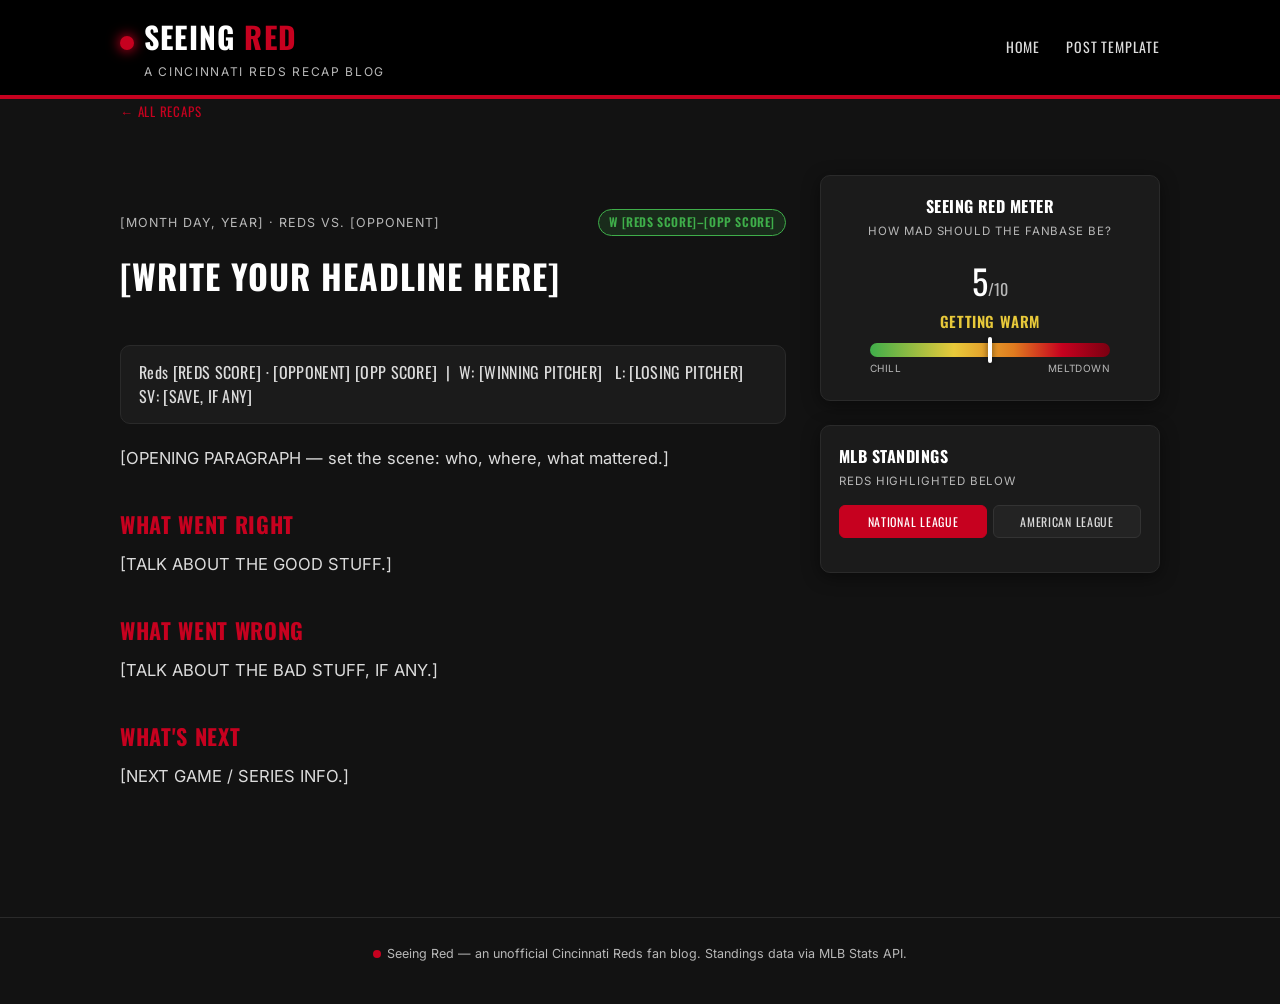
==== posts/post-template.html @ 831d9212 "Add files via upload" ====
<!DOCTYPE html>
<html lang="en">
<head>
<meta charset="UTF-8" />
<meta name="viewport" content="width=device-width, initial-scale=1.0" />

<!-- STEP 1: Update the title and description below -->
<title>[HEADLINE] — Seeing Red</title>
<meta name="description" content="[ONE-SENTENCE SUMMARY OF THE GAME]" />

<link rel="preconnect" href="https://fonts.googleapis.com">
<link href="https://fonts.googleapis.com/css2?family=Oswald:wght@400;500;600;700&family=Inter:wght@400;500;600&display=swap" rel="stylesheet">
<link rel="stylesheet" href="../assets/css/styles.css" />
</head>
<body>

<header class="site-header">
  <div class="container">
    <div class="brand">
      <span class="logo-mark"></span>
      <div>
        <h1 class="brand-title">Seeing<span> Red</span></h1>
        <div class="brand-tag">A Cincinnati Reds Recap Blog</div>
      </div>
    </div>
    <nav class="site-nav">
      <a href="../index.html">Home</a>
      <a href="post-template.html">Post Template</a>
    </nav>
  </div>
</header>

<main class="container">

  <a class="back-link" href="../index.html">← All recaps</a>

  <div class="layout">
    <div>

      <div class="article-header">
        <div class="post-meta-row">
          <!-- STEP 2: date + opponent -->
          <span class="post-meta">[MONTH DAY, YEAR] · Reds vs. [OPPONENT]</span>
          <!-- STEP 3: result pill — use class "win" or "loss", and the score -->
          <span class="result-pill win">W [REDS SCORE]–[OPP SCORE]</span>
        </div>
        <!-- STEP 4: headline -->
        <h1>[WRITE YOUR HEADLINE HERE]</h1>
      </div>

      <article class="article-body">

        <!-- STEP 5: optional quick box score line -->
        <div class="boxscore-line">
          Reds [REDS SCORE] · [OPPONENT] [OPP SCORE] &nbsp;|&nbsp; W: [WINNING PITCHER] &nbsp; L: [LOSING PITCHER] &nbsp; SV: [SAVE, IF ANY]
        </div>

        <!-- STEP 6: write the recap. Add/remove <p> and <h2> tags as needed. -->
        <p>[OPENING PARAGRAPH — set the scene: who, where, what mattered.]</p>

        <h2>What Went Right</h2>
        <p>[TALK ABOUT THE GOOD STUFF.]</p>

        <h2>What Went Wrong</h2>
        <p>[TALK ABOUT THE BAD STUFF, IF ANY.]</p>

        <h2>What's Next</h2>
        <p>[NEXT GAME / SERIES INFO.]</p>

      </article>
    </div>

    <aside>
      <!-- STEP 7: Seeing Red Meter — set the score from 1 (fully chill) to 10 (nuclear meltdown) -->
      <div id="meter" class="widget meter-widget"></div>

      <div class="widget" data-standings-widget>
        <h3>MLB Standings</h3>
        <div class="widget-sub">Reds highlighted below</div>
        <div class="league-toggle">
          <button type="button" data-league-btn="NL" class="active">National League</button>
          <button type="button" data-league-btn="AL">American League</button>
        </div>
        <div data-league-pane="NL" style="display:block;">
          <p class="standings-error">Loading standings…</p>
        </div>
        <div data-league-pane="AL" style="display:none;"></div>
        <div class="standings-updated" data-standings-updated></div>
      </div>
    </aside>
  </div>
</main>

<footer class="site-footer">
  <div class="container">
    <span class="logo-mark"></span>Seeing Red — an unofficial Cincinnati Reds fan blog. Standings data via MLB Stats API.
  </div>
</footer>

<script src="../assets/js/seeing-red-meter.js"></script>
<script src="../assets/js/standings.js"></script>
<script>
  // STEP 8: set the Seeing Red Meter score for this game (1–10)
  renderSeeingRedMeter(5, "meter");
</script>
</body>
</html>
---- assets/css/styles.css ----
/* =========================================================
   Seeing Red — Cincinnati Reds recap blog
   Sporty, high-contrast, red/black/white theme
   ========================================================= */

:root {
  --reds-red: #C6011F;
  --reds-red-dark: #8f0116;
  --reds-black: #000000;
  --off-black: #121212;
  --panel: #1b1b1b;
  --panel-light: #232323;
  --white: #ffffff;
  --gray: #b8b8b8;
  --gray-light: #dcdcdc;
  --gold: #f2c94c;
  --meter-green: #3fae4a;
  --meter-yellow: #e8c93a;
  --meter-orange: #e07b1f;
  --meter-red: #c6011f;
  --meter-deep-red: #7a0011;
  --radius: 10px;
  --shadow: 0 4px 18px rgba(0, 0, 0, 0.45);
}

* { box-sizing: border-box; }

html, body {
  margin: 0;
  padding: 0;
}

body {
  background: var(--off-black);
  color: var(--gray-light);
  font-family: "Inter", "Helvetica Neue", Arial, sans-serif;
  line-height: 1.55;
  -webkit-font-smoothing: antialiased;
}

h1, h2, h3, h4 {
  font-family: "Oswald", "Arial Narrow", Arial, sans-serif;
  text-transform: uppercase;
  letter-spacing: 0.03em;
  color: var(--white);
  margin: 0 0 0.5em 0;
}

a {
  color: var(--reds-red);
  text-decoration: none;
}
a:hover { text-decoration: underline; }

.container {
  max-width: 1080px;
  margin: 0 auto;
  padding: 0 20px;
}

/* ---------- Header / Nav ---------- */

.site-header {
  background: var(--reds-black);
  border-bottom: 4px solid var(--reds-red);
  position: sticky;
  top: 0;
  z-index: 50;
}

.site-header .container {
  display: flex;
  align-items: center;
  justify-content: space-between;
  padding-top: 14px;
  padding-bottom: 14px;
  flex-wrap: wrap;
  gap: 10px;
}

.brand {
  display: flex;
  align-items: baseline;
  gap: 10px;
}

.brand .logo-mark {
  display: inline-block;
  width: 14px;
  height: 14px;
  background: var(--reds-red);
  border-radius: 50%;
  box-shadow: 0 0 12px 2px rgba(198, 1, 31, 0.8);
}

.brand-title {
  font-family: "Oswald", Arial, sans-serif;
  font-size: 30px;
  font-weight: 700;
  letter-spacing: 0.04em;
  color: var(--white);
  margin: 0;
}

.brand-title span {
  color: var(--reds-red);
}

.brand-tag {
  color: var(--gray);
  font-size: 12px;
  text-transform: uppercase;
  letter-spacing: 0.14em;
  margin-top: 2px;
}

.site-nav a {
  color: var(--gray-light);
  margin-left: 22px;
  font-family: "Oswald", Arial, sans-serif;
  text-transform: uppercase;
  font-size: 14px;
  letter-spacing: 0.06em;
}

.site-nav a:hover { color: var(--reds-red); }

/* ---------- Hero ---------- */

.hero {
  background: linear-gradient(160deg, var(--reds-red-dark) 0%, var(--reds-black) 62%);
  padding: 46px 0 34px;
  border-bottom: 1px solid #2a2a2a;
}

.hero h1 {
  font-size: 42px;
  margin-bottom: 6px;
}

.hero p {
  color: var(--gray-light);
  font-size: 16px;
  max-width: 640px;
  margin: 0;
}

/* ---------- Layout: posts + sidebar ---------- */

.layout {
  display: grid;
  grid-template-columns: 1fr 340px;
  gap: 34px;
  padding: 36px 0 60px;
  align-items: start;
}

@media (max-width: 860px) {
  .layout {
    grid-template-columns: 1fr;
  }
}

/* ---------- Post cards (homepage list) ---------- */

.section-label {
  font-family: "Oswald", Arial, sans-serif;
  color: var(--reds-red);
  font-size: 13px;
  letter-spacing: 0.16em;
  text-transform: uppercase;
  border-bottom: 2px solid var(--reds-red);
  display: inline-block;
  padding-bottom: 6px;
  margin-bottom: 20px;
}

.post-card {
  background: var(--panel);
  border: 1px solid #2a2a2a;
  border-left: 4px solid var(--reds-red);
  border-radius: var(--radius);
  padding: 20px 22px;
  margin-bottom: 18px;
  box-shadow: var(--shadow);
  transition: transform 0.15s ease, border-color 0.15s ease;
}

.post-card:hover {
  transform: translateY(-2px);
  border-left-color: var(--gold);
}

.post-meta-row {
  display: flex;
  align-items: center;
  justify-content: space-between;
  flex-wrap: wrap;
  gap: 10px;
  margin-bottom: 10px;
}

.post-meta {
  font-size: 12.5px;
  color: var(--gray);
  text-transform: uppercase;
  letter-spacing: 0.08em;
}

.result-pill {
  font-family: "Oswald", Arial, sans-serif;
  font-size: 12px;
  font-weight: 600;
  letter-spacing: 0.05em;
  padding: 3px 10px;
  border-radius: 999px;
  text-transform: uppercase;
}

.result-pill.win {
  background: rgba(63, 174, 74, 0.16);
  color: var(--meter-green);
  border: 1px solid var(--meter-green);
}

.result-pill.loss {
  background: rgba(198, 1, 31, 0.16);
  color: var(--reds-red);
  border: 1px solid var(--reds-red);
}

.post-card h2 {
  font-size: 22px;
  margin-bottom: 8px;
}

.post-card h2 a { color: var(--white); }
.post-card h2 a:hover { color: var(--reds-red); text-decoration: none; }

.post-excerpt {
  color: var(--gray-light);
  font-size: 15px;
  margin-bottom: 12px;
}

.post-card-footer {
  display: flex;
  align-items: center;
  justify-content: space-between;
  gap: 14px;
  flex-wrap: wrap;
}

.mini-meter {
  display: flex;
  align-items: center;
  gap: 8px;
  font-size: 12.5px;
  color: var(--gray);
  text-transform: uppercase;
  letter-spacing: 0.06em;
}

.mini-meter-bar {
  width: 90px;
  height: 8px;
  border-radius: 6px;
  background: #333;
  overflow: hidden;
}

.mini-meter-fill {
  height: 100%;
  border-radius: 6px;
}

.read-more {
  font-family: "Oswald", Arial, sans-serif;
  font-size: 13px;
  text-transform: uppercase;
  letter-spacing: 0.06em;
}

/* ---------- Sidebar / Standings widget ---------- */

.widget {
  background: var(--panel);
  border: 1px solid #2a2a2a;
  border-radius: var(--radius);
  padding: 18px 18px 20px;
  margin-bottom: 24px;
  box-shadow: var(--shadow);
}

.widget h3 {
  font-size: 16px;
  color: var(--white);
  margin-bottom: 4px;
}

.widget-sub {
  font-size: 11.5px;
  color: var(--gray);
  text-transform: uppercase;
  letter-spacing: 0.08em;
  margin-bottom: 14px;
}

.league-toggle {
  display: flex;
  gap: 6px;
  margin-bottom: 14px;
}

.league-toggle button {
  flex: 1;
  background: var(--panel-light);
  border: 1px solid #333;
  color: var(--gray-light);
  font-family: "Oswald", Arial, sans-serif;
  font-size: 12px;
  letter-spacing: 0.06em;
  text-transform: uppercase;
  padding: 7px 6px;
  border-radius: 6px;
  cursor: pointer;
}

.league-toggle button.active {
  background: var(--reds-red);
  border-color: var(--reds-red);
  color: var(--white);
}

.division-block {
  margin-bottom: 14px;
}

.division-title {
  font-size: 11.5px;
  color: var(--gray);
  text-transform: uppercase;
  letter-spacing: 0.1em;
  margin-bottom: 6px;
  border-bottom: 1px solid #2a2a2a;
  padding-bottom: 4px;
}

table.standings-table {
  width: 100%;
  border-collapse: collapse;
  font-size: 13px;
}

table.standings-table th {
  text-align: left;
  color: var(--gray);
  font-weight: 500;
  font-size: 11px;
  text-transform: uppercase;
  letter-spacing: 0.05em;
  padding: 4px 4px;
  border-bottom: 1px solid #2a2a2a;
}

table.standings-table td {
  padding: 5px 4px;
  color: var(--gray-light);
  border-bottom: 1px solid #202020;
}

table.standings-table th:not(:first-child),
table.standings-table td:not(:first-child) {
  text-align: right;
}

tr.reds-row td {
  background: rgba(198, 1, 31, 0.18);
  color: var(--white);
  font-weight: 600;
}

tr.reds-row td:first-child {
  border-left: 3px solid var(--reds-red);
}

.standings-updated {
  margin-top: 10px;
  font-size: 11px;
  color: var(--gray);
  text-align: right;
}

.standings-error {
  font-size: 13px;
  color: var(--gray);
  padding: 10px 0;
}

/* ---------- Seeing Red Meter (full gauge, on post pages) ---------- */

.meter-widget {
  text-align: center;
}

.meter-gauge {
  position: relative;
  width: 100%;
  max-width: 240px;
  margin: 6px auto 4px;
}

.meter-readout {
  font-family: "Oswald", Arial, sans-serif;
  font-size: 34px;
  color: var(--white);
  margin-top: 4px;
}

.meter-readout span {
  font-size: 16px;
  color: var(--gray);
}

.meter-label {
  font-family: "Oswald", Arial, sans-serif;
  font-size: 15px;
  letter-spacing: 0.04em;
  text-transform: uppercase;
  margin-top: 2px;
  font-weight: 600;
}

.meter-scale-bar {
  width: 100%;
  height: 14px;
  border-radius: 8px;
  margin-top: 10px;
  background: linear-gradient(
    90deg,
    var(--meter-green) 0%,
    var(--meter-yellow) 35%,
    var(--meter-orange) 60%,
    var(--meter-red) 80%,
    var(--meter-deep-red) 100%
  );
  position: relative;
}

.meter-scale-marker {
  position: absolute;
  top: -6px;
  width: 4px;
  height: 26px;
  background: var(--white);
  border-radius: 2px;
  transform: translateX(-50%);
  box-shadow: 0 0 6px rgba(0,0,0,0.6);
}

.meter-scale-labels {
  display: flex;
  justify-content: space-between;
  font-size: 10px;
  color: var(--gray);
  text-transform: uppercase;
  letter-spacing: 0.04em;
  margin-top: 4px;
}

/* ---------- Post page (article) ---------- */

.article-header {
  padding: 34px 0 10px;
}

.article-header .post-meta-row {
  margin-bottom: 14px;
}

.article-header h1 {
  font-size: 34px;
  margin-bottom: 10px;
}

.article-body {
  max-width: 760px;
  padding-bottom: 50px;
  font-size: 16.5px;
}

.article-body p {
  margin: 0 0 1.1em 0;
}

.article-body h2 {
  font-size: 22px;
  margin-top: 1.6em;
  color: var(--reds-red);
}

.boxscore-line {
  background: var(--panel);
  border: 1px solid #2a2a2a;
  border-radius: var(--radius);
  padding: 14px 18px;
  margin: 22px 0;
  font-family: "Oswald", Arial, sans-serif;
  font-size: 16px;
  letter-spacing: 0.02em;
}

.back-link {
  display: inline-block;
  margin-bottom: 18px;
  font-size: 13px;
  text-transform: uppercase;
  letter-spacing: 0.06em;
  font-family: "Oswald", Arial, sans-serif;
}

/* ---------- Footer ---------- */

.site-footer {
  border-top: 1px solid #2a2a2a;
  padding: 26px 0 40px;
  text-align: center;
  color: var(--gray);
  font-size: 12.5px;
}

.site-footer .logo-mark {
  display: inline-block;
  width: 8px;
  height: 8px;
  background: var(--reds-red);
  border-radius: 50%;
  margin-right: 6px;
}
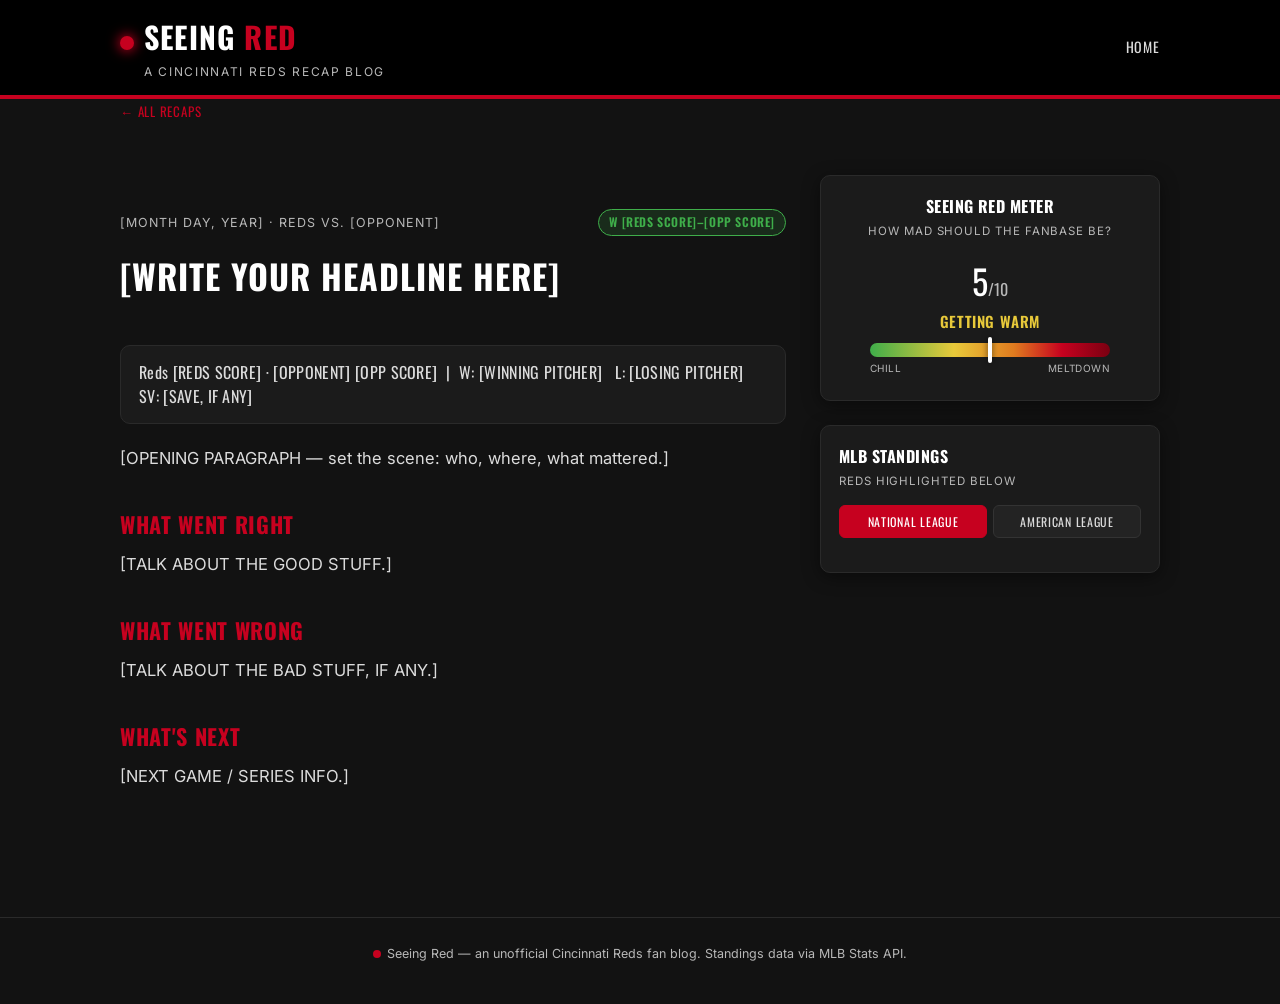
==== commit 57b829de: "Add files via upload" ====
--- a/posts/post-template.html
+++ b/posts/post-template.html
@@ -25,7 +25,6 @@
     </div>
     <nav class="site-nav">
       <a href="../index.html">Home</a>
-      <a href="post-template.html">Post Template</a>
     </nav>
   </div>
 </header>
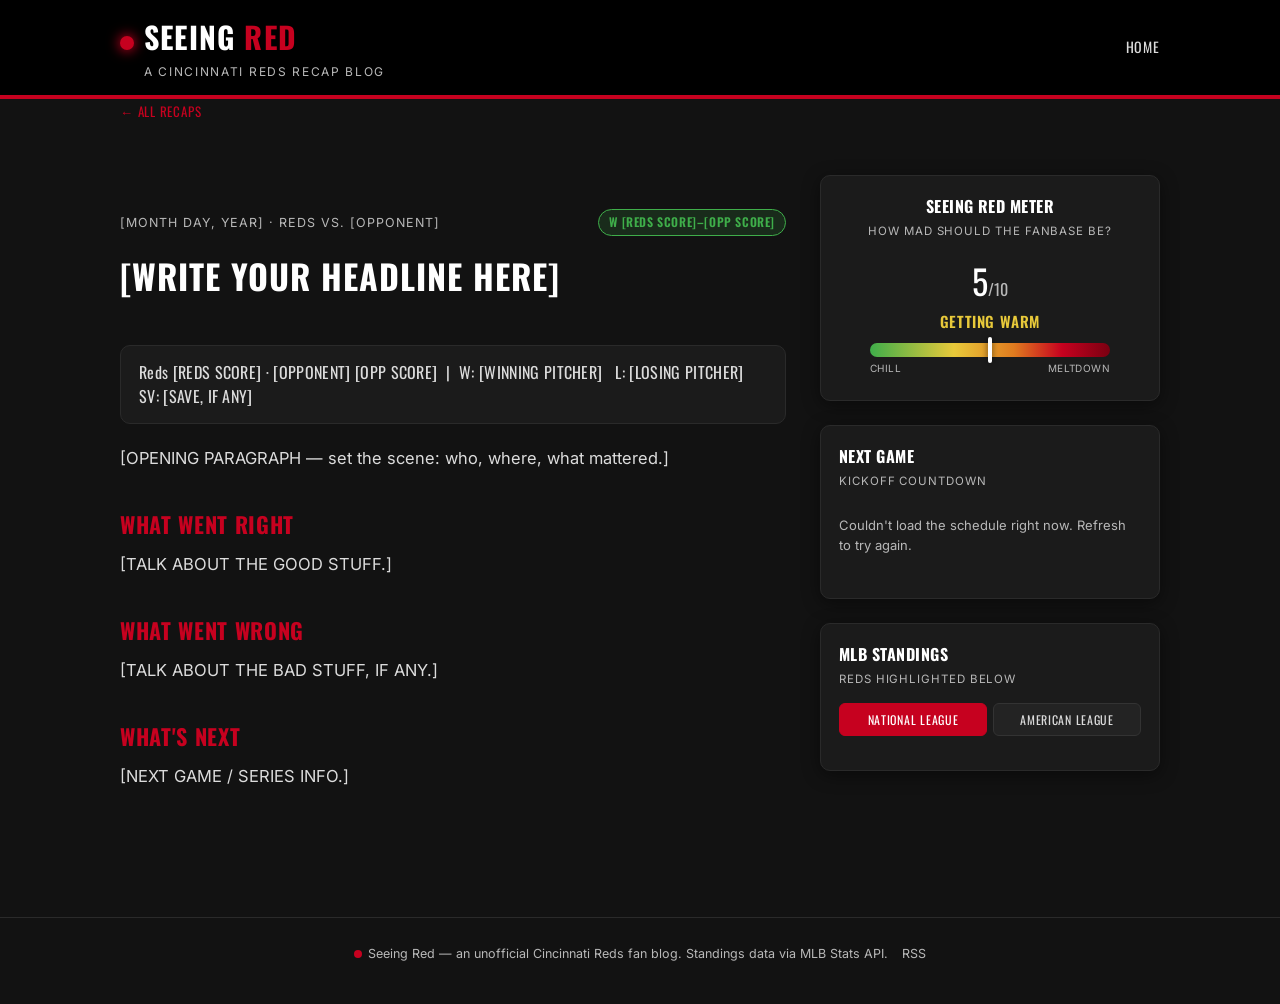
==== commit 51645adb: "Add files via upload" ====
--- a/posts/post-template.html
+++ b/posts/post-template.html
@@ -73,6 +73,14 @@
       <!-- STEP 7: Seeing Red Meter — set the score from 1 (fully chill) to 10 (nuclear meltdown) -->
       <div id="meter" class="widget meter-widget"></div>
 
+      <div class="widget" data-next-game-widget>
+        <h3>Next Game</h3>
+        <div class="widget-sub">Kickoff countdown</div>
+        <div data-next-game-body>
+          <p class="standings-error">Loading schedule…</p>
+        </div>
+      </div>
+
       <div class="widget" data-standings-widget>
         <h3>MLB Standings</h3>
         <div class="widget-sub">Reds highlighted below</div>
@@ -93,11 +101,13 @@
 <footer class="site-footer">
   <div class="container">
     <span class="logo-mark"></span>Seeing Red — an unofficial Cincinnati Reds fan blog. Standings data via MLB Stats API.
+    <a class="rss-link" href="../feed.xml">RSS</a>
   </div>
 </footer>
 
 <script src="../assets/js/seeing-red-meter.js"></script>
 <script src="../assets/js/standings.js"></script>
+<script src="../assets/js/next-game.js"></script>
 <script>
   // STEP 8: set the Seeing Red Meter score for this game (1–10)
   renderSeeingRedMeter(5, "meter");
--- a/assets/css/styles.css
+++ b/assets/css/styles.css
@@ -537,3 +537,76 @@
   border-radius: 50%;
   margin-right: 6px;
 }
+
+.site-footer .rss-link {
+  margin-left: 10px;
+  color: var(--gray);
+}
+
+.site-footer .rss-link:hover {
+  color: var(--reds-red);
+}
+
+/* ---------- Next Game widget ---------- */
+
+.next-game-matchup {
+  font-family: "Oswald", Arial, sans-serif;
+  font-size: 18px;
+  color: var(--white);
+  text-align: center;
+  margin: 4px 0 2px;
+}
+
+.next-game-matchup .vs-at {
+  color: var(--gray);
+  font-size: 13px;
+  margin: 0 6px;
+  text-transform: uppercase;
+}
+
+.next-game-venue {
+  text-align: center;
+  color: var(--gray);
+  font-size: 12px;
+  margin-bottom: 14px;
+}
+
+.next-game-live {
+  text-align: center;
+  color: var(--meter-red);
+  font-family: "Oswald", Arial, sans-serif;
+  font-size: 20px;
+  letter-spacing: 0.08em;
+  padding: 10px 0;
+}
+
+.countdown-row {
+  display: flex;
+  justify-content: center;
+  gap: 8px;
+}
+
+.countdown-box {
+  background: var(--panel-light);
+  border: 1px solid #303030;
+  border-radius: 8px;
+  padding: 8px 4px;
+  width: 56px;
+  text-align: center;
+}
+
+.countdown-box .num {
+  font-family: "Oswald", Arial, sans-serif;
+  font-size: 22px;
+  color: var(--white);
+  line-height: 1;
+}
+
+.countdown-box .unit {
+  font-size: 9.5px;
+  color: var(--gray);
+  text-transform: uppercase;
+  letter-spacing: 0.06em;
+  margin-top: 3px;
+}
+
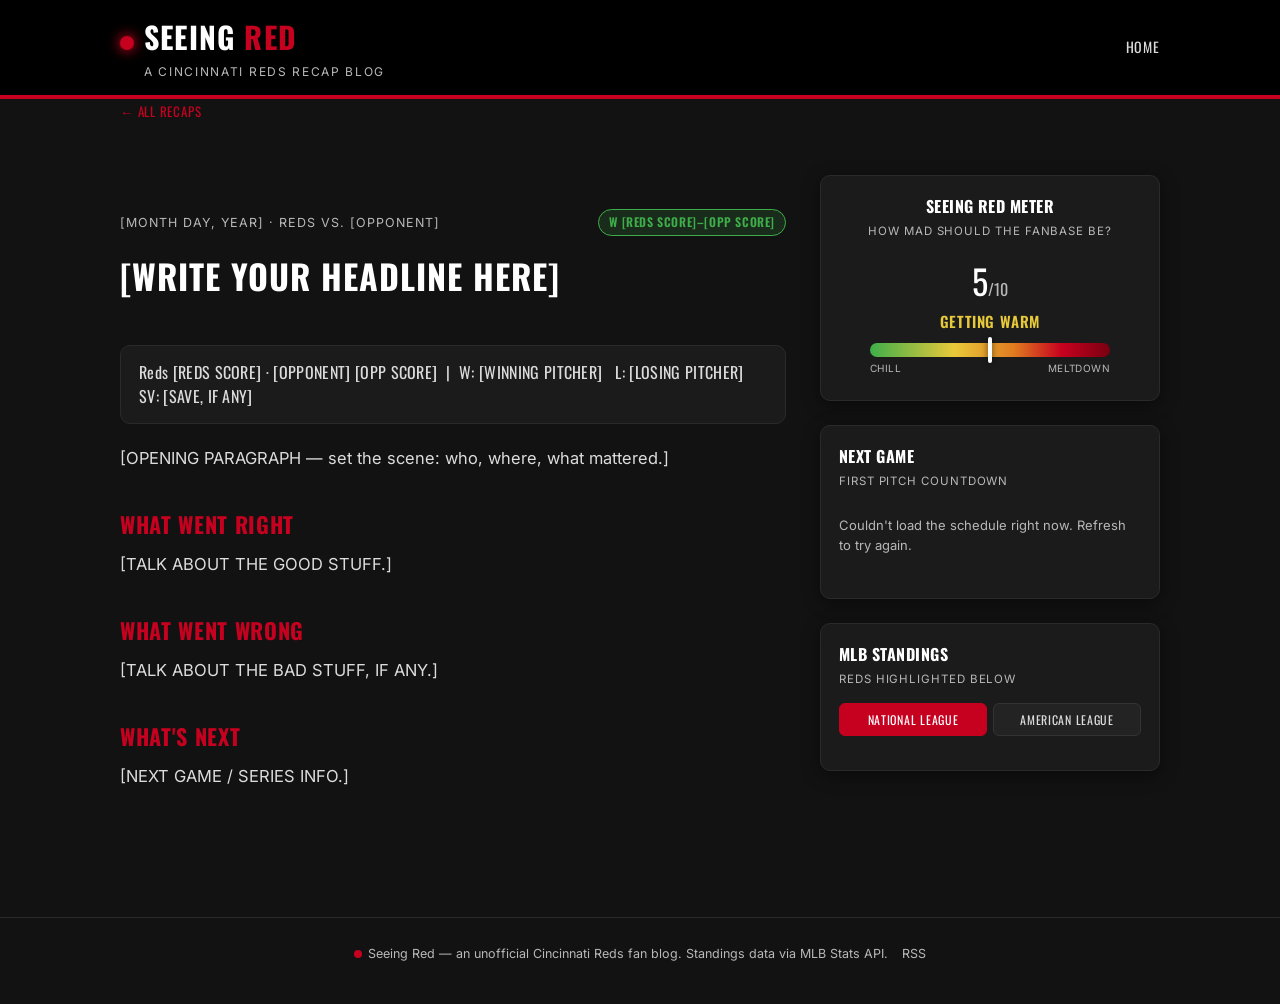
==== commit cb9c5bf4: "Add files via upload" ====
--- a/posts/post-template.html
+++ b/posts/post-template.html
@@ -75,7 +75,7 @@
 
       <div class="widget" data-next-game-widget>
         <h3>Next Game</h3>
-        <div class="widget-sub">Kickoff countdown</div>
+        <div class="widget-sub">First pitch countdown</div>
         <div data-next-game-body>
           <p class="standings-error">Loading schedule…</p>
         </div>
--- a/assets/css/styles.css
+++ b/assets/css/styles.css
@@ -583,7 +583,7 @@
 .countdown-row {
   display: flex;
   justify-content: center;
-  gap: 8px;
+  gap: 16px;
 }
 
 .countdown-box {
